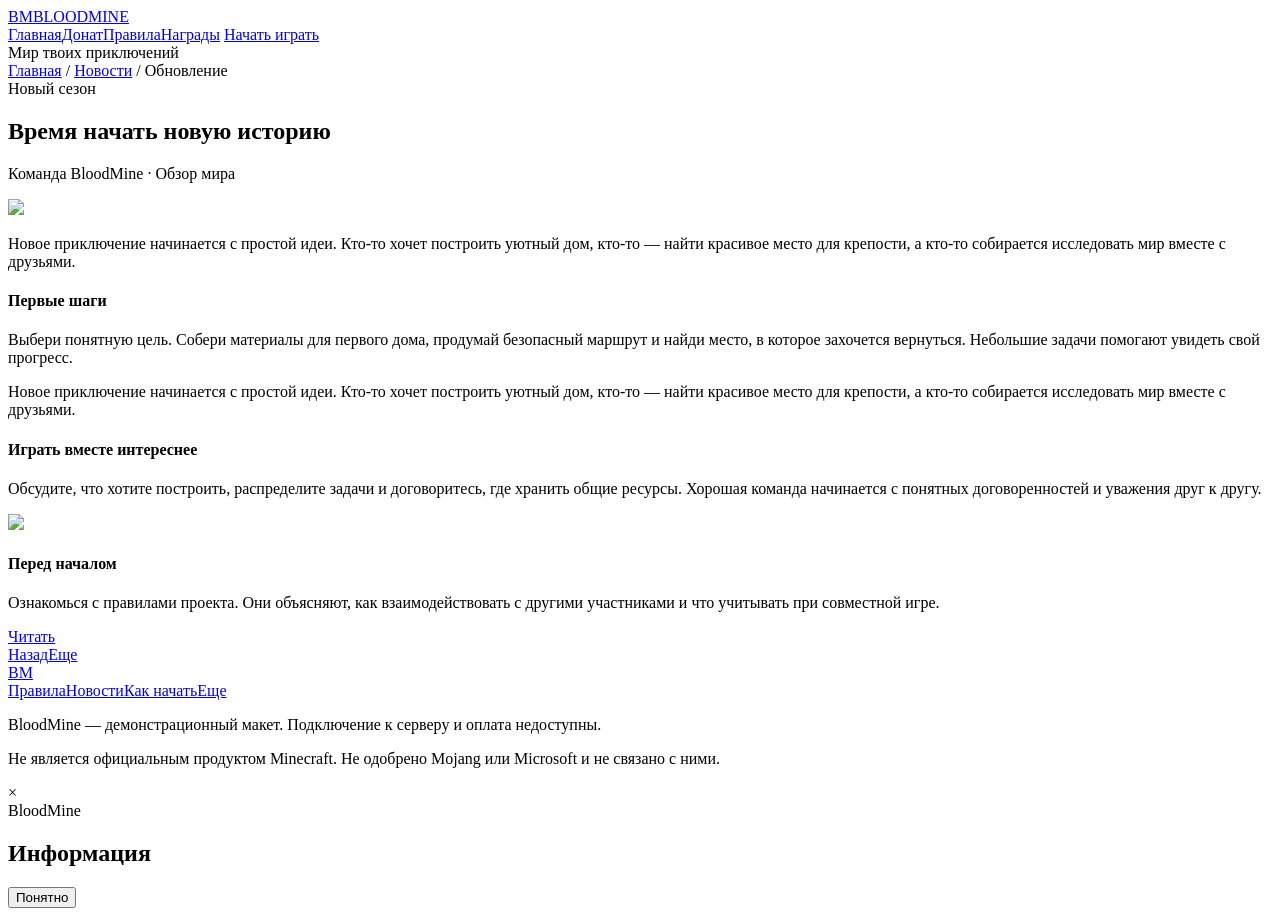
==== article.html @ adf6ba78 "Исходная версия сайта BloodMine" ====
<!DOCTYPE html>
<html lang="en">
<head>
  <meta charset="UTF-8">
  <title>Главная</title>
  <meta name="description" content="Лучший Minecraft сервер. Minecraft сервер, играть Minecraft, сервер Minecraft, лучший сервер.">
  <meta name="keywords" content="minecraft, сервер, сервер майнкрафт, майнкрафт сервер, лучший сервер, донат, minecraft сервер">
  <script src="assets/js/catalog.js"></script>
  <script src="assets/js/widgets.js"></script>
  <link rel="stylesheet" href="assets/css/components.css">
  <link rel="stylesheet" href="assets/css/styles.css">
</head>
<body>
    <div class="header wrap">
      <a class="logo" href="index.html">BM<span>BLOODMINE</span></a>
      <div class="nav">
        <a href="index.html">Главная</a><a href="index.html#shop">Донат</a><a href="rules.html">Правила</a><a href="rewards.html">Награды</a>
        <a class="nav-light" href="how-to-play.html">Начать играть</a>
      </div>
      <div class="header-note">Мир твоих приключений</div>
    </div>
    <div class="wrap article-page"><div class="breadcrumbs"><a href="index.html">Главная</a> / <a href="news.html">Новости</a> / Обновление</div><span class="pill">Новый сезон</span><h2>Время начать новую историю</h2><p class="article-meta">Команда BloodMine · Обзор мира</p><img class="article-cover" src="assets/images/season.png"><div class="article-body"><p>Новое приключение начинается с простой идеи. Кто-то хочет построить уютный дом, кто-то — найти красивое место для крепости, а кто-то собирается исследовать мир вместе с друзьями.</p><h4>Первые шаги</h4><p>Выбери понятную цель. Собери материалы для первого дома, продумай безопасный маршрут и найди место, в которое захочется вернуться. Небольшие задачи помогают увидеть свой прогресс.</p><p>Новое приключение начинается с простой идеи. Кто-то хочет построить уютный дом, кто-то — найти красивое место для крепости, а кто-то собирается исследовать мир вместе с друзьями.</p><h4>Играть вместе интереснее</h4><p>Обсудите, что хотите построить, распределите задачи и договоритесь, где хранить общие ресурсы. Хорошая команда начинается с понятных договоренностей и уважения друг к другу.</p><img src="assets/images/world.png"><h4>Перед началом</h4><p>Ознакомься с правилами проекта. Они объясняют, как взаимодействовать с другими участниками и что учитывать при совместной игре.</p><a class="orange" href="rules.html">Читать</a></div><div class="article-bottom"><a href="news.html">Назад</a><a href="index.html#shop">Еще</a></div></div>
    <div class="footer wrap">
      <a class="logo small-logo" href="index.html">BM</a>
      <div><div class="footer-links"><a href="rules.html">Правила</a><a href="news.html">Новости</a><a href="how-to-play.html">Как начать</a><a href="archive.html">Еще</a></div>
      <p>BloodMine — демонстрационный макет. Подключение к серверу и оплата недоступны.</p>
      <p>Не является официальным продуктом Minecraft. Не одобрено Mojang или Microsoft и не связано с ними.</p></div>
    </div>
    <div class="overlay" id="dialog"><div class="modal"><div class="modal-close" onclick="closeDialog()">×</div><div class="pill">BloodMine</div><h2 id="dialog-title">Информация</h2><p id="dialog-text"></p><button class="orange" onclick="closeDialog()">Понятно</button></div></div>
    <div class="toast" id="toast"></div>
    <script src="assets/js/app.js"></script><script src="assets/js/effects.js"></script>
</body>
</html>
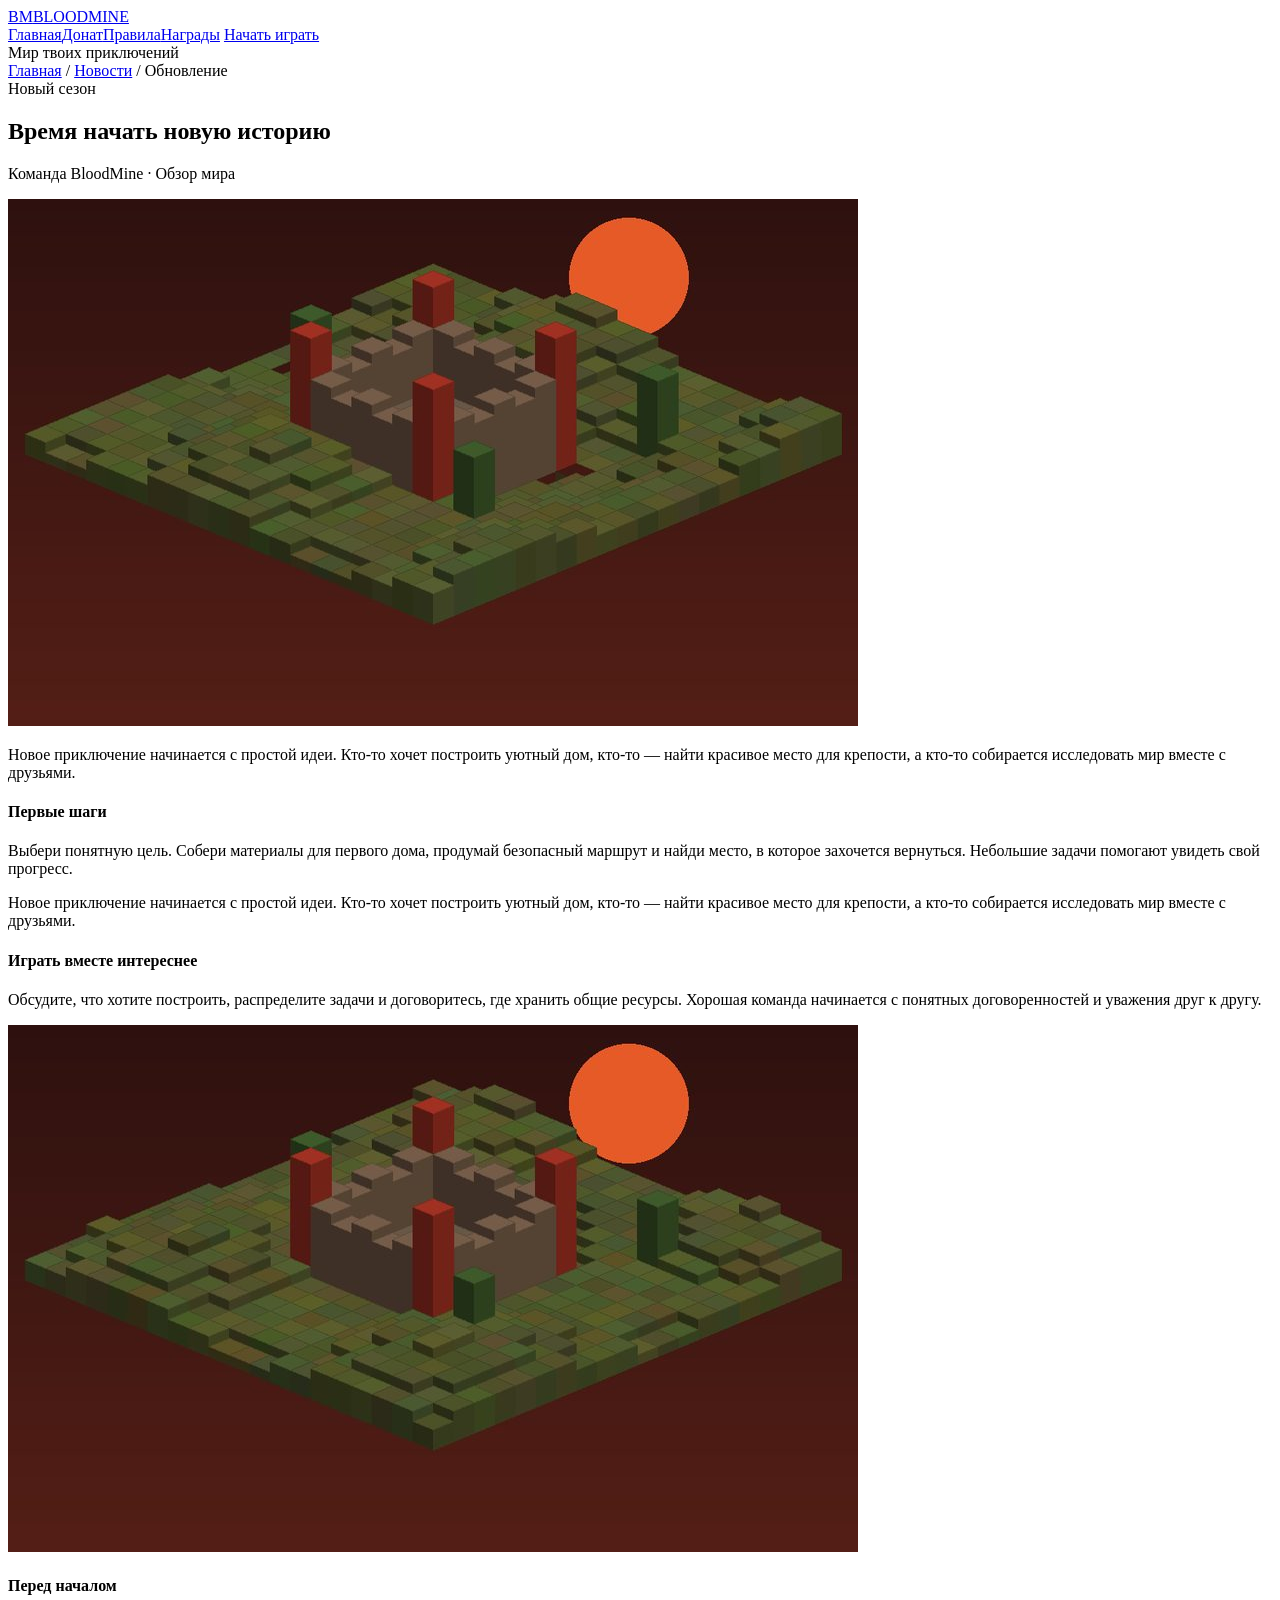
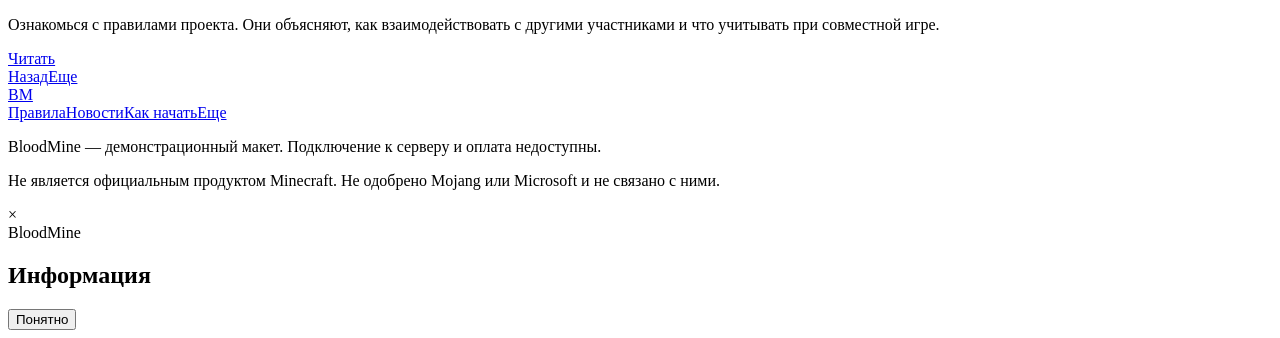
==== commit cdbe91f6: "Изображения сжаты и подключены: 6 PNG → WebP/JPEG под размеры отображения (−8,2 МБ, −98,2%)" ====
--- a/article.html
+++ b/article.html
@@ -5,9 +5,6 @@
   <title>Главная</title>
   <meta name="description" content="Лучший Minecraft сервер. Minecraft сервер, играть Minecraft, сервер Minecraft, лучший сервер.">
   <meta name="keywords" content="minecraft, сервер, сервер майнкрафт, майнкрафт сервер, лучший сервер, донат, minecraft сервер">
-  <script src="assets/js/catalog.js"></script>
-  <script src="assets/js/widgets.js"></script>
-  <link rel="stylesheet" href="assets/css/components.css">
   <link rel="stylesheet" href="assets/css/styles.css">
 </head>
 <body>
@@ -19,7 +16,7 @@
       </div>
       <div class="header-note">Мир твоих приключений</div>
     </div>
-    <div class="wrap article-page"><div class="breadcrumbs"><a href="index.html">Главная</a> / <a href="news.html">Новости</a> / Обновление</div><span class="pill">Новый сезон</span><h2>Время начать новую историю</h2><p class="article-meta">Команда BloodMine · Обзор мира</p><img class="article-cover" src="assets/images/season.png"><div class="article-body"><p>Новое приключение начинается с простой идеи. Кто-то хочет построить уютный дом, кто-то — найти красивое место для крепости, а кто-то собирается исследовать мир вместе с друзьями.</p><h4>Первые шаги</h4><p>Выбери понятную цель. Собери материалы для первого дома, продумай безопасный маршрут и найди место, в которое захочется вернуться. Небольшие задачи помогают увидеть свой прогресс.</p><p>Новое приключение начинается с простой идеи. Кто-то хочет построить уютный дом, кто-то — найти красивое место для крепости, а кто-то собирается исследовать мир вместе с друзьями.</p><h4>Играть вместе интереснее</h4><p>Обсудите, что хотите построить, распределите задачи и договоритесь, где хранить общие ресурсы. Хорошая команда начинается с понятных договоренностей и уважения друг к другу.</p><img src="assets/images/world.png"><h4>Перед началом</h4><p>Ознакомься с правилами проекта. Они объясняют, как взаимодействовать с другими участниками и что учитывать при совместной игре.</p><a class="orange" href="rules.html">Читать</a></div><div class="article-bottom"><a href="news.html">Назад</a><a href="index.html#shop">Еще</a></div></div>
+    <div class="wrap article-page"><div class="breadcrumbs"><a href="index.html">Главная</a> / <a href="news.html">Новости</a> / Обновление</div><span class="pill">Новый сезон</span><h2>Время начать новую историю</h2><p class="article-meta">Команда BloodMine · Обзор мира</p><img class="article-cover" src="assets/images/season.jpg" width="850" height="527"><div class="article-body"><p>Новое приключение начинается с простой идеи. Кто-то хочет построить уютный дом, кто-то — найти красивое место для крепости, а кто-то собирается исследовать мир вместе с друзьями.</p><h4>Первые шаги</h4><p>Выбери понятную цель. Собери материалы для первого дома, продумай безопасный маршрут и найди место, в которое захочется вернуться. Небольшие задачи помогают увидеть свой прогресс.</p><p>Новое приключение начинается с простой идеи. Кто-то хочет построить уютный дом, кто-то — найти красивое место для крепости, а кто-то собирается исследовать мир вместе с друзьями.</p><h4>Играть вместе интереснее</h4><p>Обсудите, что хотите построить, распределите задачи и договоритесь, где хранить общие ресурсы. Хорошая команда начинается с понятных договоренностей и уважения друг к другу.</p><img src="assets/images/world.jpg" width="850" height="527"><h4>Перед началом</h4><p>Ознакомься с правилами проекта. Они объясняют, как взаимодействовать с другими участниками и что учитывать при совместной игре.</p><a class="orange" href="rules.html">Читать</a></div><div class="article-bottom"><a href="news.html">Назад</a><a href="index.html#shop">Еще</a></div></div>
     <div class="footer wrap">
       <a class="logo small-logo" href="index.html">BM</a>
       <div><div class="footer-links"><a href="rules.html">Правила</a><a href="news.html">Новости</a><a href="how-to-play.html">Как начать</a><a href="archive.html">Еще</a></div>
@@ -28,6 +25,6 @@
     </div>
     <div class="overlay" id="dialog"><div class="modal"><div class="modal-close" onclick="closeDialog()">×</div><div class="pill">BloodMine</div><h2 id="dialog-title">Информация</h2><p id="dialog-text"></p><button class="orange" onclick="closeDialog()">Понятно</button></div></div>
     <div class="toast" id="toast"></div>
-    <script src="assets/js/app.js"></script><script src="assets/js/effects.js"></script>
+    <script src="assets/js/app.js" defer></script>
 </body>
 </html>
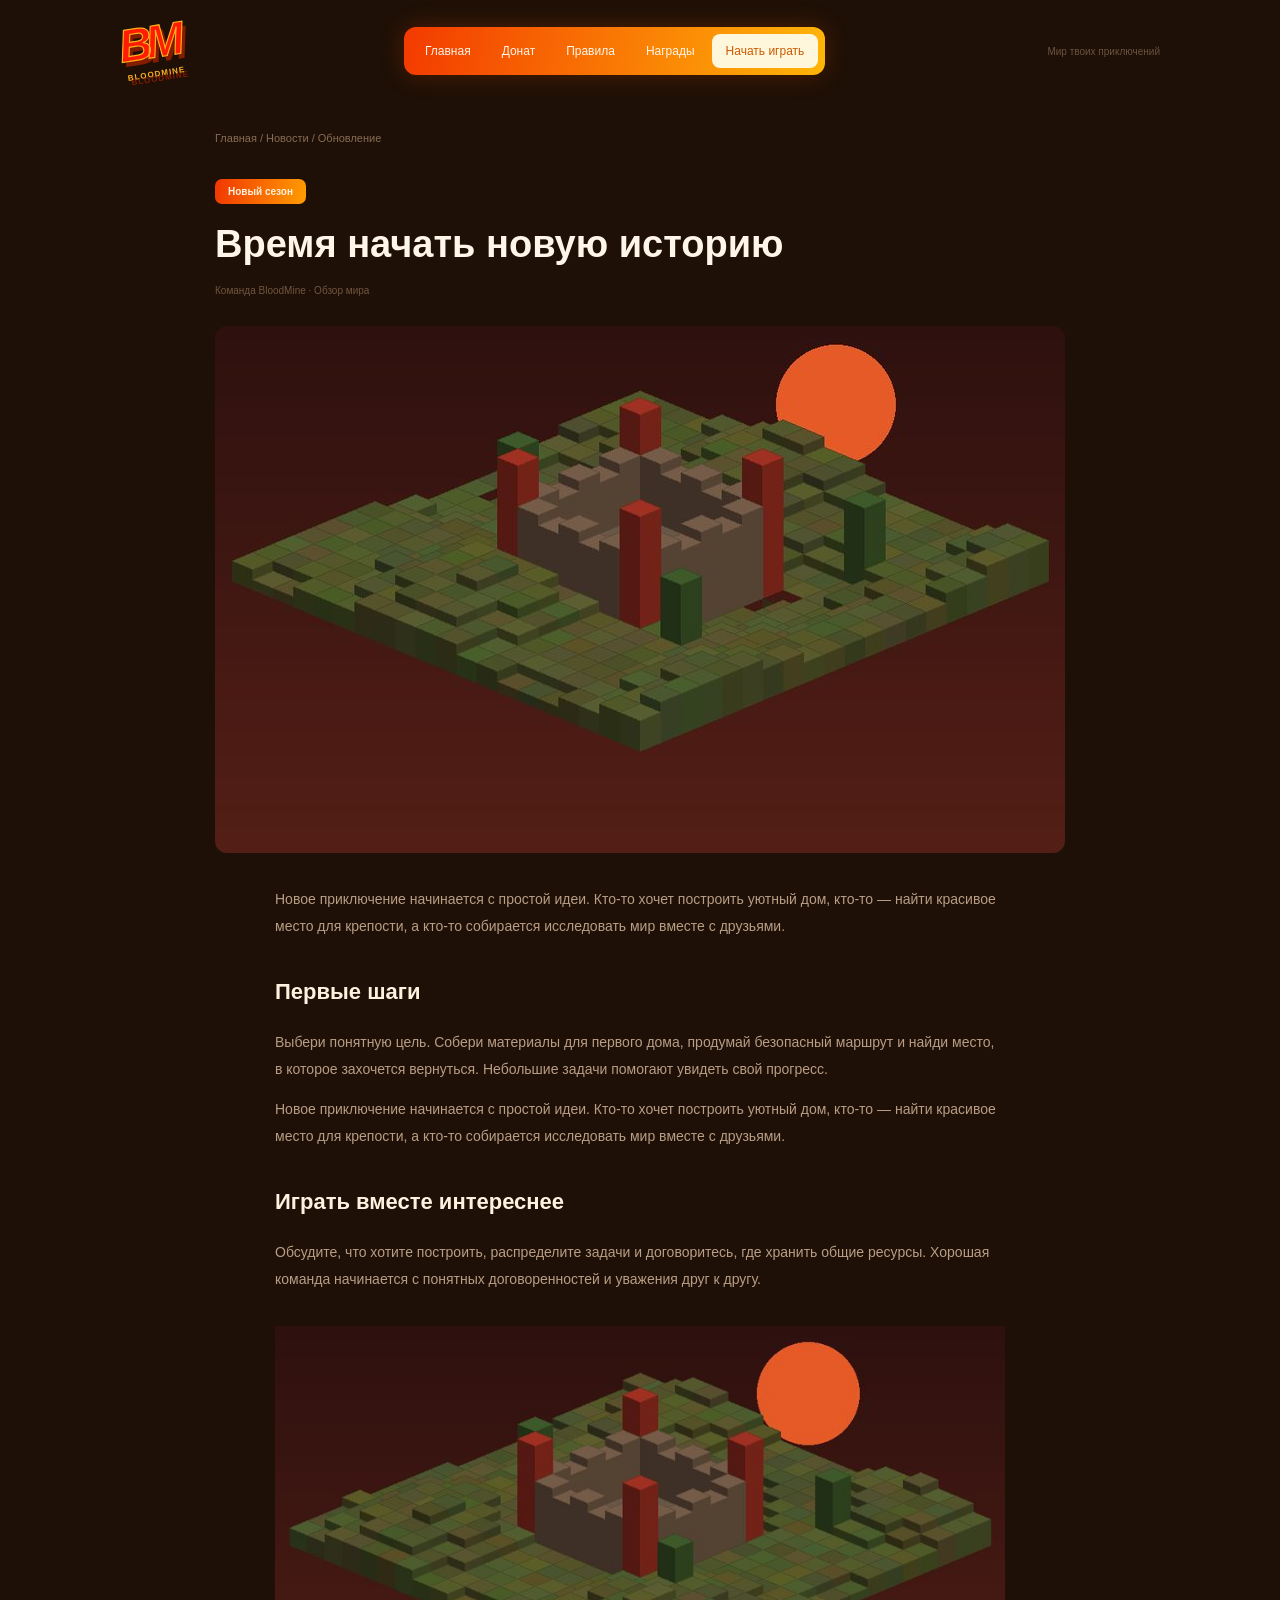
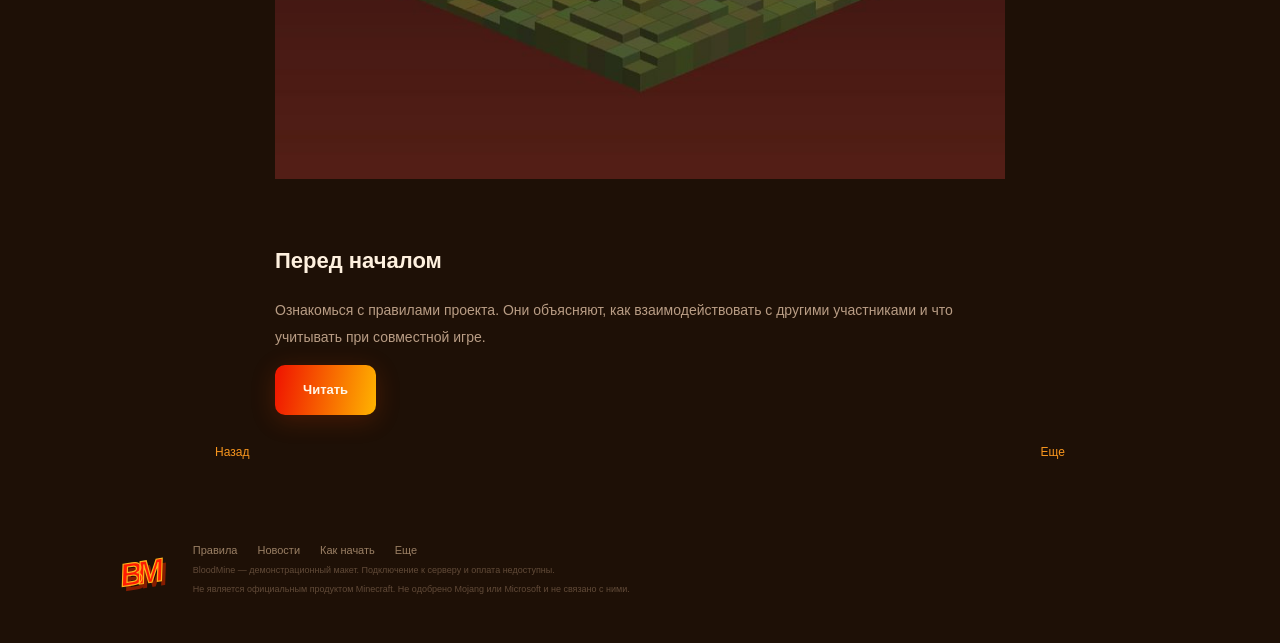
==== commit 0ae1b431: "Адаптивная вёрстка 390/768/1280 и доступность: клавиатура, видимый фокус, Escape и возврат фокуса в " ====
--- a/article.html
+++ b/article.html
@@ -2,6 +2,7 @@
 <html lang="en">
 <head>
   <meta charset="UTF-8">
+  <meta name="viewport" content="width=device-width, initial-scale=1">
   <title>Главная</title>
   <meta name="description" content="Лучший Minecraft сервер. Minecraft сервер, играть Minecraft, сервер Minecraft, лучший сервер.">
   <meta name="keywords" content="minecraft, сервер, сервер майнкрафт, майнкрафт сервер, лучший сервер, донат, minecraft сервер">
@@ -10,10 +11,10 @@
 <body>
     <div class="header wrap">
       <a class="logo" href="index.html">BM<span>BLOODMINE</span></a>
-      <div class="nav">
+      <nav class="nav" aria-label="Основное меню">
         <a href="index.html">Главная</a><a href="index.html#shop">Донат</a><a href="rules.html">Правила</a><a href="rewards.html">Награды</a>
         <a class="nav-light" href="how-to-play.html">Начать играть</a>
-      </div>
+      </nav>
       <div class="header-note">Мир твоих приключений</div>
     </div>
     <div class="wrap article-page"><div class="breadcrumbs"><a href="index.html">Главная</a> / <a href="news.html">Новости</a> / Обновление</div><span class="pill">Новый сезон</span><h2>Время начать новую историю</h2><p class="article-meta">Команда BloodMine · Обзор мира</p><img class="article-cover" src="assets/images/season.jpg" width="850" height="527"><div class="article-body"><p>Новое приключение начинается с простой идеи. Кто-то хочет построить уютный дом, кто-то — найти красивое место для крепости, а кто-то собирается исследовать мир вместе с друзьями.</p><h4>Первые шаги</h4><p>Выбери понятную цель. Собери материалы для первого дома, продумай безопасный маршрут и найди место, в которое захочется вернуться. Небольшие задачи помогают увидеть свой прогресс.</p><p>Новое приключение начинается с простой идеи. Кто-то хочет построить уютный дом, кто-то — найти красивое место для крепости, а кто-то собирается исследовать мир вместе с друзьями.</p><h4>Играть вместе интереснее</h4><p>Обсудите, что хотите построить, распределите задачи и договоритесь, где хранить общие ресурсы. Хорошая команда начинается с понятных договоренностей и уважения друг к другу.</p><img src="assets/images/world.jpg" width="850" height="527"><h4>Перед началом</h4><p>Ознакомься с правилами проекта. Они объясняют, как взаимодействовать с другими участниками и что учитывать при совместной игре.</p><a class="orange" href="rules.html">Читать</a></div><div class="article-bottom"><a href="news.html">Назад</a><a href="index.html#shop">Еще</a></div></div>
@@ -23,7 +24,7 @@
       <p>BloodMine — демонстрационный макет. Подключение к серверу и оплата недоступны.</p>
       <p>Не является официальным продуктом Minecraft. Не одобрено Mojang или Microsoft и не связано с ними.</p></div>
     </div>
-    <div class="overlay" id="dialog"><div class="modal"><div class="modal-close" onclick="closeDialog()">×</div><div class="pill">BloodMine</div><h2 id="dialog-title">Информация</h2><p id="dialog-text"></p><button class="orange" onclick="closeDialog()">Понятно</button></div></div>
+    <div class="overlay" id="dialog" role="dialog" aria-modal="true" aria-labelledby="dialog-title"><div class="modal"><button type="button" class="modal-close" aria-label="Закрыть окно" onclick="closeDialog()">×</button><div class="pill">BloodMine</div><h2 id="dialog-title">Информация</h2><p id="dialog-text"></p><button class="orange" onclick="closeDialog()">Понятно</button></div></div>
     <div class="toast" id="toast"></div>
     <script src="assets/js/app.js" defer></script>
 </body>
--- a/assets/css/styles.css
+++ b/assets/css/styles.css
@@ -0,0 +1,1038 @@
+* {
+    box-sizing: border-box;
+}
+
+html {
+    scroll-behavior: smooth;
+}
+
+body {
+    margin: 0;
+    color: #fff5e8;
+    background: #1e1006;
+    font-family: "Trebuchet MS", Arial, sans-serif;
+    font-size: 14px;
+}
+
+img {
+    max-width: 100%;
+    height: auto;
+}
+
+a {
+    color: inherit;
+    text-decoration: none;
+}
+
+button {
+    font-family: inherit;
+    cursor: pointer;
+    border: 0;
+    color: white;
+    background: transparent;
+}
+
+.wrap {
+    width: 100%;
+    max-width: 1040px;
+    margin: 0 auto;
+}
+
+.header {
+    height: 102px;
+    display: flex;
+    align-items: center;
+    justify-content: space-between;
+}
+
+.logo {
+    display: inline-block;
+    color: #ff1b04;
+    font-family: Impact, "Arial Black", sans-serif;
+    font-weight: 900;
+    font-style: italic;
+    font-size: 46px;
+    line-height: .8;
+    letter-spacing: -6px;
+    transform: rotate(-9deg);
+    -webkit-text-stroke: 1.2px #ffb11a;
+    text-shadow: 3px 5px #851c00;
+}
+
+.logo span {
+    display: block;
+    font: bold 8px Arial;
+    letter-spacing: 1px;
+    margin: 9px 0 0 4px;
+    -webkit-text-stroke: 0;
+    color: #ffaf22;
+}
+
+.nav {
+    display: flex;
+    gap: 3px;
+    align-items: center;
+    padding: 7px;
+    border-radius: 12px;
+    background: linear-gradient(100deg,#f33a00,#ffb608);
+    box-shadow: 0 0 24px #ff510039;
+}
+
+.nav a {
+    font-size: 12px;
+    padding: 10px 14px;
+    border-radius: 8px;
+}
+
+.nav a:hover {
+    background: #ffffff20;
+}
+
+.nav-light {
+    background: #fff7db;
+    color: #cb5a02;
+}
+
+.header-note {
+    color: #6c523f;
+    font-size: 10px;
+}
+
+.hero {
+    height: 430px;
+    position: relative;
+    display: flex;
+    align-items: center;
+}
+
+.hero-copy {
+    width: 100%;
+    max-width: 500px;
+    position: relative;
+    z-index: 1;
+}
+
+.eyebrow {
+    text-transform: uppercase;
+    color: #d79562;
+    font-size: 10px;
+    letter-spacing: 1.6px;
+}
+
+h1,
+h2 {
+    font-size: 32px;
+    line-height: 1.08;
+    margin: 18px 0;
+    font-weight: 900;
+}
+
+.hero h1,
+.hero h2 {
+    font-size: 40px;
+    letter-spacing: -.8px;
+}
+
+.hero h1 span,
+.hero h2 span {
+    color: #fff7e8;
+}
+
+.hero p {
+    width: 100%;
+    max-width: 390px;
+    font-size: 13px;
+    line-height: 1.6;
+    color: #ae9584;
+}
+
+.hero-players {
+    position: absolute;
+    left: 448px;
+    top: 8px;
+    width: 610px;
+    height: 410px;
+}
+
+.orange {
+    display: inline-block;
+    text-align: center;
+    padding: 13px 28px;
+    background: linear-gradient(100deg,#f01a00 5%,#ffb400 100%);
+    color: #fff7e8;
+    border-radius: 10px;
+    font-size: 13px;
+    font-weight: bold;
+    box-shadow: 0 5px 25px #e9410036;
+}
+
+.orange:hover {
+    filter: brightness(1.1);
+}
+
+.hero-button {
+    width: 100%;
+    max-width: 345px;
+    margin-top: 15px;
+}
+
+.hero-button span {
+    margin-left: 100px;
+}
+
+.section-title {
+    text-align: center;
+    margin: 22px 0 35px;
+}
+
+.pill {
+    display: inline-block;
+    border-radius: 7px;
+    background: linear-gradient(100deg,#f13702,#ff9d00);
+    color: #fff1df;
+    padding: 7px 13px;
+    font-size: 10px;
+    font-weight: bold;
+}
+
+.section-title h2 {
+    margin: 14px 0 10px;
+    font-size: 30px;
+}
+
+.section-title p {
+    color: #8a6f5a;
+    font-size: 11px;
+}
+
+.shop-section {
+    padding-top: 8px;
+}
+
+.store {
+    width: 100%;
+    max-width: 918px;
+    margin: auto;
+    padding: 18px;
+    border-radius: 20px;
+    background: #180c04;
+    box-shadow: 0 15px 30px #00000035;
+}
+
+.tabs {
+    display: flex;
+    gap: 7px;
+    margin: 0 0 20px 187px;
+}
+
+.tab {
+    padding: 8px 14px;
+    font-size: 13px;
+    cursor: pointer;
+    color: #8a7464;
+    border-radius: 7px;
+    background: transparent;
+    border: 0;
+    font-family: inherit;
+}
+
+.tab.active {
+    background: linear-gradient(100deg,#f52300,#ff8900);
+    color: #fff;
+}
+
+.store-body {
+    display: flex;
+    gap: 15px;
+}
+
+.store-preview {
+    width: 170px;
+    text-align: center;
+    background: #120a04;
+    border-radius: 12px;
+    overflow: hidden;
+}
+
+h3,
+h4 {
+    margin: 16px 0;
+    font-size: 17px;
+}
+
+.store-preview h3,
+.store-preview h4 {
+    font-size: 15px;
+}
+
+.store-preview img {
+    width: 100%;
+    max-width: 175px;
+    height: auto;
+    margin-left: -4px;
+}
+
+.product-column {
+    width: 258px;
+}
+
+.column-heading {
+    background: linear-gradient(100deg,#f52b00,#ff9000);
+    padding: 10px;
+    border-radius: 8px;
+    text-align: center;
+    font-size: 12px;
+    font-weight: bold;
+    margin-bottom: 10px;
+}
+
+.column-heading.secondary {
+    background: #2b170b;
+}
+
+.product-row {
+    display: flex;
+    justify-content: space-between;
+    padding: 10px 12px;
+    margin: 5px 0;
+    background: #2b190d;
+    border-radius: 6px;
+    font-size: 12px;
+    cursor: pointer;
+    width: 100%;
+    border: 0;
+    font-family: inherit;
+    color: inherit;
+    text-align: left;
+}
+
+.product-row.chosen {
+    background: #6a3f22;
+}
+
+.product-row:hover {
+    background: #77401b;
+}
+
+.product-price {
+    color: #baa28b;
+    font-size: 11px;
+}
+
+.description-column {
+    width: 398px;
+    padding: 0 5px 18px 4px;
+    background: #210f05;
+    border-radius: 10px;
+}
+
+.description-column h3,
+.description-column h4 {
+    margin: 25px 20px 12px;
+    font-size: 17px;
+}
+
+.description-column ul {
+    padding: 0 22px 0 38px;
+    color: #b8a28d;
+    font-size: 12px;
+    line-height: 2;
+    min-height: 125px;
+}
+
+.description-column li span {
+    color: #ff9e0b;
+}
+
+.term-label {
+    font-size: 10px;
+    color: #775e4b;
+    margin: 15px 20px 8px;
+}
+
+.terms {
+    display: flex;
+    gap: 10px;
+    font-size: 10px;
+    margin: 0 20px 17px;
+    color: #826953;
+}
+
+.terms .term {
+    padding: 7px 10px;
+    border-radius: 5px;
+    cursor: pointer;
+    background: transparent;
+    border: 0;
+    color: inherit;
+    font-family: inherit;
+    font-size: 10px;
+}
+
+.terms .term.selected {
+    background: #ef780a;
+    color: #fff;
+}
+
+.description-column .orange {
+    display: block;
+    margin: 0 20px;
+    width: 350px;
+    max-width: calc(100% - 40px);
+}
+
+.fineprint {
+    color: #5c402c;
+    font-size: 9px;
+    text-align: center;
+    margin: 12px 0 0;
+}
+
+.news-section {
+    padding-top: 70px;
+}
+
+.news-grid {
+    display: grid;
+    grid-template-columns: repeat(3,1fr);
+    gap: 20px;
+    margin-top: 38px;
+}
+
+.news-card {
+    background: #28160c;
+    border-radius: 12px;
+    overflow: hidden;
+}
+
+.news-card img {
+    width: 100%;
+    display: block;
+}
+
+.news-copy {
+    padding: 20px;
+}
+
+.news-copy h3,
+.news-copy h4 {
+    font-size: 18px;
+}
+
+.news-copy p {
+    color: #9c8270;
+    font-size: 12px;
+    line-height: 1.7;
+}
+
+.news-copy a,.text-link {
+    display: inline-block;
+    font-size: 12px;
+    color: #ff920d;
+    margin-top: 10px;
+}
+
+.text-link {
+    display: block;
+    width: max-content;
+    margin: 28px auto;
+}
+
+.about {
+    margin-top: 65px;
+    padding: 25px 30px;
+    background: #241207;
+    border-radius: 14px;
+}
+
+.about p {
+    color: #765c46;
+    font-size: 11px;
+    line-height: 1.7;
+}
+
+.about a {
+    color: #e68d22;
+    font-size: 11px;
+}
+
+.footer {
+    display: flex;
+    gap: 35px;
+    padding: 55px 0 40px;
+    align-items: center;
+}
+
+.small-logo {
+    font-size: 32px;
+}
+
+.footer-links {
+    display: flex;
+    gap: 20px;
+    font-size: 11px;
+    color: #9a7f64;
+}
+
+.footer p {
+    color: #614a38;
+    font-size: 9px;
+    margin: 9px 0;
+}
+
+.inner-page {
+    padding: 15px 50px 55px;
+    min-height: 760px;
+}
+
+.inner-page .section-title {
+    margin-bottom: 45px;
+}
+
+.rules-intro {
+    color: #a58b76;
+    font-size: 12px;
+    margin: auto auto 25px;
+    width: 100%;
+    max-width: 800px;
+    line-height: 1.8;
+}
+
+.rules-list {
+    width: 100%;
+    max-width: 800px;
+    margin: auto;
+}
+
+.rule {
+    margin: 10px 0;
+    border-radius: 8px;
+    overflow: hidden;
+    background: #2c190d;
+}
+
+.rule-heading {
+    display: flex;
+    justify-content: space-between;
+    padding: 18px 22px;
+    font-size: 13px;
+    cursor: pointer;
+    width: 100%;
+    background: transparent;
+    border: 0;
+    color: inherit;
+    font-family: inherit;
+    text-align: left;
+}
+
+.rule-heading b {
+    color: #ff8b0b;
+    font-size: 18px;
+}
+
+.rule-content {
+    display: none;
+    padding: 8px 22px 25px;
+    font-size: 12px;
+    color: #aa8b74;
+    line-height: 1.9;
+}
+
+.rule.open .rule-content {
+    display: block;
+}
+
+.bottom-help {
+    width: 100%;
+    max-width: 800px;
+    margin: 45px auto;
+    padding: 25px;
+    background: #261407;
+    border-radius: 12px;
+}
+
+.bottom-help p {
+    font-size: 12px;
+    color: #a58b76;
+}
+
+.bottom-help .orange {
+    margin-top: 12px;
+}
+
+.rewards-grid {
+    display: grid;
+    grid-template-columns: repeat(3,1fr);
+    gap: 18px;
+}
+
+.reward-card {
+    padding: 22px;
+    text-align: center;
+    border-radius: 12px;
+    background: linear-gradient(145deg,#d75519,#f29339);
+    position: relative;
+}
+
+.reward-number {
+    position: absolute;
+    top: 18px;
+    left: 18px;
+    font-size: 11px;
+    color: #ffd3a3;
+}
+
+.reward-card img {
+    display: block;
+    width: 100%;
+    max-width: 160px;
+    margin: auto;
+}
+
+.reward-card h3,
+.reward-card h4 {
+    margin: 3px 0 10px;
+}
+
+.reward-card p {
+    font-size: 11px;
+    color: #6d3219;
+    min-height: 30px;
+}
+
+.reward-card .orange {
+    width: 100%;
+    padding: 10px;
+}
+
+.reward-banner {
+    display: flex;
+    gap: 35px;
+    padding: 20px 65px;
+    margin-top: 45px;
+    background: #2b170b;
+    border-radius: 15px;
+    align-items: center;
+}
+
+.reward-banner img {
+    width: 100%;
+    max-width: 140px;
+}
+
+.reward-banner p {
+    color: #9f816c;
+    font-size: 12px;
+}
+
+.reward-banner a {
+    color: #f99922;
+    font-size: 12px;
+}
+
+.guide-layout {
+    display: flex;
+    gap: 50px;
+}
+
+.guide-steps {
+    width: 100%;
+    max-width: 600px;
+}
+
+.guide-step {
+    margin-bottom: 16px;
+    padding: 20px 25px;
+    background: #2b180c;
+    border-radius: 12px;
+}
+
+.guide-step>span {
+    color: #ff8908;
+    font-size: 11px;
+}
+
+.guide-step h3,
+.guide-step h4 {
+    margin: 10px 0;
+}
+
+.guide-step p {
+    font-size: 12px;
+    color: #a88c76;
+    line-height: 1.8;
+}
+
+.guide-step a {
+    color: #ff9517;
+    font-size: 12px;
+}
+
+.guide-player {
+    width: 100%;
+    max-width: 250px;
+    height: auto;
+    margin-top: 35px;
+}
+
+.guide-note {
+    padding: 25px;
+    background: #2d180a;
+    border-radius: 12px;
+    margin: 30px 0;
+}
+
+.guide-note p {
+    color: #ba9c81;
+    font-size: 12px;
+    line-height: 1.8;
+}
+
+.guide-note .orange {
+    margin-top: 12px;
+}
+
+.faq {
+    margin-top: 45px;
+}
+
+.news-wide {
+    margin-top: 40px;
+    display: flex;
+    align-items: center;
+    gap: 40px;
+    background: #291509;
+    padding: 15px 35px;
+    border-radius: 16px;
+}
+
+.news-wide img {
+    max-width: 100%;
+}
+
+.news-wide p {
+    color: #a88b72;
+    font-size: 12px;
+    line-height: 1.8;
+}
+
+.news-wide a {
+    color: #ff9823;
+    font-size: 12px;
+}
+
+.article-page {
+    width: 100%;
+    max-width: 850px;
+    padding: 30px 0;
+}
+
+.breadcrumbs {
+    color: #886c54;
+    font-size: 11px;
+    margin: 0 0 35px;
+}
+
+.article-page h1,
+.article-page h2 {
+    font-size: 38px;
+    margin: 20px 0;
+}
+
+.article-meta {
+    color: #71553f;
+    font-size: 10px;
+}
+
+.article-cover {
+    width: 100%;
+    max-width: 850px;
+    border-radius: 12px;
+    margin-top: 20px;
+}
+
+.article-body {
+    width: 100%;
+    max-width: 730px;
+    margin: 30px auto;
+    font-size: 14px;
+    line-height: 1.9;
+    color: #b99d85;
+}
+
+.article-body h3,
+.article-body h4 {
+    color: #fff1df;
+    font-size: 22px;
+    margin-top: 32px;
+}
+
+.article-body img {
+    width: 100%;
+    max-width: 730px;
+    margin: 20px 0;
+}
+
+.article-bottom {
+    display: flex;
+    justify-content: space-between;
+    color: #f8961e;
+    font-size: 12px;
+}
+
+.overlay {
+    position: fixed;
+    inset: 0;
+    background: #000b;
+    z-index: 30;
+    display: none;
+    align-items: center;
+    justify-content: center;
+    padding: 20px;
+}
+
+.overlay.visible {
+    display: flex;
+}
+
+.modal {
+    width: 100%;
+    max-width: 470px;
+    padding: 40px;
+    border-radius: 15px;
+    background: #2b180c;
+    position: relative;
+    box-shadow: 0 15px 60px #000a;
+}
+
+.modal h2 {
+    font-size: 26px;
+}
+
+.modal p {
+    color: #bba087;
+    font-size: 13px;
+    line-height: 1.8;
+}
+
+.modal-close {
+    position: absolute;
+    right: 20px;
+    top: 15px;
+    cursor: pointer;
+    color: #a78261;
+    font-size: 24px;
+    background: transparent;
+    border: 0;
+    line-height: 1;
+}
+
+.modal .orange {
+    width: 100%;
+    margin-top: 20px;
+}
+
+.toast {
+    position: fixed;
+    bottom: 25px;
+    left: 50%;
+    transform: translateX(-50%);
+    background: #b64a09;
+    padding: 14px 30px;
+    border-radius: 8px;
+    display: none;
+}
+
+.hero-players img {
+    position: absolute;
+    width: auto;
+}
+
+.hero-back {
+    left: -5px;
+    top: 55px;
+    height: 340px;
+}
+
+.hero-front {
+    left: 285px;
+    top: 0;
+    height: 400px;
+}
+
+.news-wide>img {
+    width: 100%;
+    max-width: 300px;
+    max-height: 300px;
+    object-fit: contain;
+}
+
+:focus-visible {
+    outline: 2px solid #ff920d;
+    outline-offset: 2px;
+}
+
+@media (max-width: 1024px) {
+    .news-grid,
+    .rewards-grid {
+        grid-template-columns: repeat(2,1fr);
+    }
+}
+
+@media (max-width: 860px) {
+    .wrap {
+        padding: 0 16px;
+    }
+
+    .header {
+        height: auto;
+        flex-direction: column;
+        gap: 12px;
+        padding: 16px 0;
+    }
+
+    .header-note {
+        display: none;
+    }
+
+    .nav {
+        flex-wrap: wrap;
+        justify-content: center;
+    }
+
+    .hero {
+        height: auto;
+        flex-direction: column;
+        padding: 10px 0 0;
+    }
+
+    .hero-copy {
+        max-width: 100%;
+    }
+
+    .hero h1,
+    .hero h2 {
+        font-size: 32px;
+    }
+
+    .hero p {
+        width: auto;
+    }
+
+    .hero-button {
+        width: auto;
+    }
+
+    .hero-players {
+        position: static;
+        width: 100%;
+        height: auto;
+        display: flex;
+        justify-content: center;
+        gap: 10px;
+        margin-top: 20px;
+    }
+
+    .hero-players img {
+        position: static;
+    }
+
+    .hero-back {
+        height: 220px;
+    }
+
+    .hero-front {
+        height: 260px;
+    }
+
+    .store {
+        max-width: 100%;
+    }
+
+    .store-body {
+        flex-direction: column;
+    }
+
+    .store-preview {
+        width: 100%;
+    }
+
+    .product-column,
+    .description-column {
+        width: 100%;
+    }
+
+    .description-column .orange {
+        width: calc(100% - 40px);
+        max-width: none;
+    }
+
+    .tabs {
+        margin: 0 0 16px;
+        flex-wrap: wrap;
+    }
+
+    .news-grid,
+    .rewards-grid {
+        grid-template-columns: 1fr;
+    }
+
+    .guide-layout,
+    .news-wide {
+        flex-direction: column;
+        gap: 20px;
+    }
+
+    .guide-player {
+        margin: 0 auto;
+    }
+
+    .footer {
+        flex-direction: column;
+        gap: 20px;
+        text-align: center;
+    }
+
+    .footer-links {
+        flex-wrap: wrap;
+        justify-content: center;
+    }
+
+    .inner-page {
+        padding: 10px 0 40px;
+    }
+
+    .article-page {
+        padding: 20px 0;
+    }
+
+    .article-page h1,
+    .article-page h2 {
+        font-size: 30px;
+    }
+
+    .article-bottom {
+        flex-direction: column;
+        gap: 10px;
+    }
+
+    .modal {
+        margin: 0;
+    }
+}
+
+@media (max-width: 480px) {
+    .hero h1,
+    .hero h2 {
+        font-size: 28px;
+    }
+
+    .section-title h2 {
+        font-size: 24px;
+    }
+
+    .tab {
+        font-size: 12px;
+        padding: 7px 10px;
+    }
+}
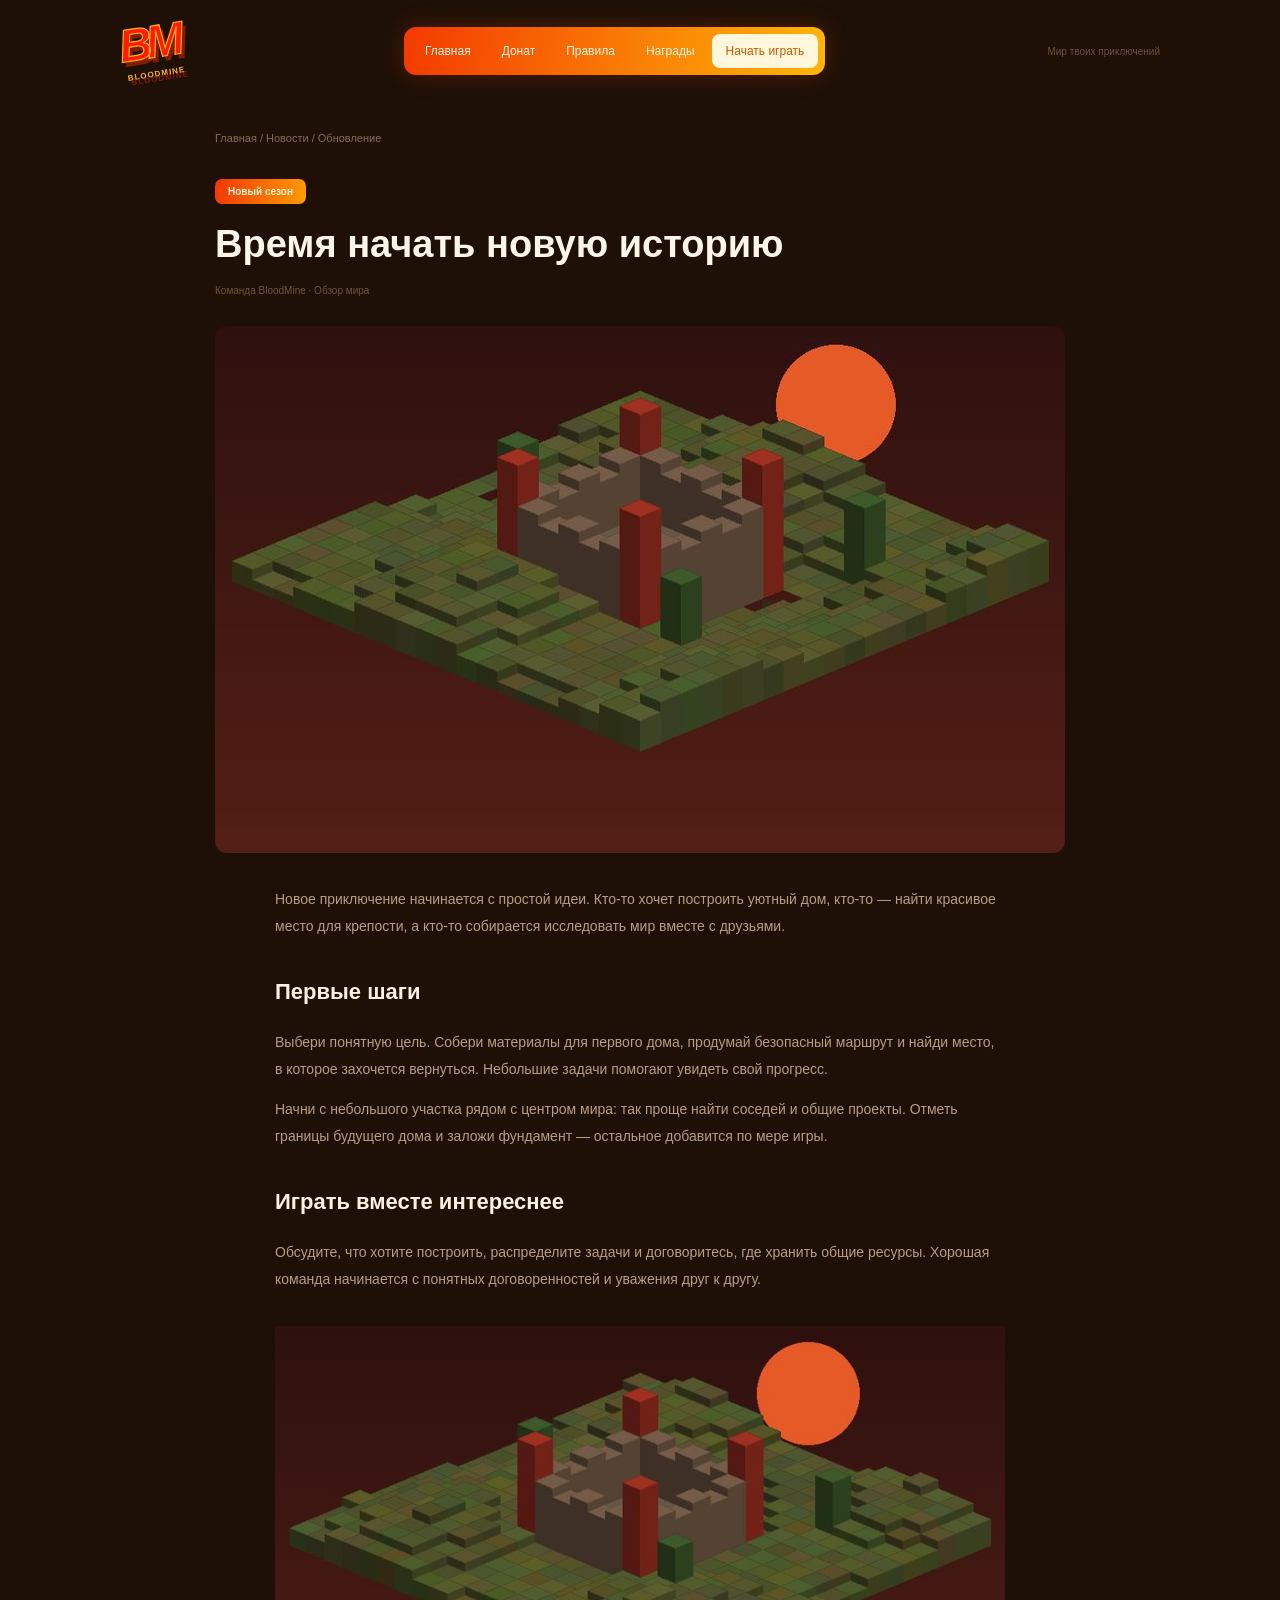
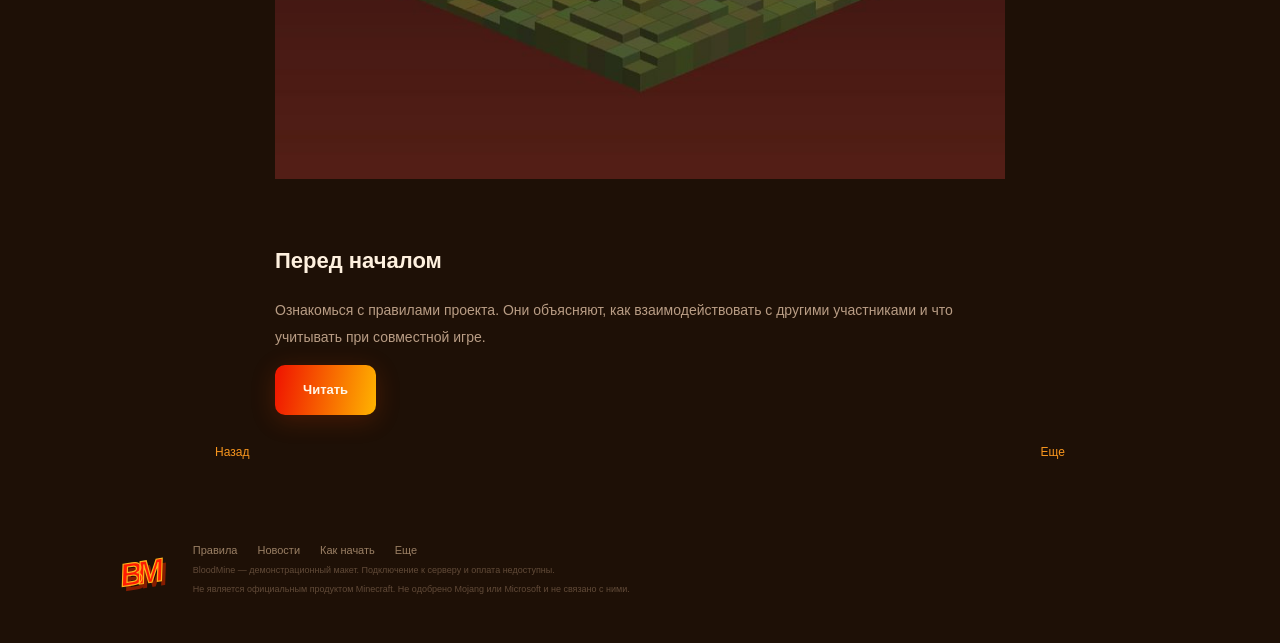
==== commit ea69779d: "SEO и содержание: язык ru, уникальные заголовки и описания, h1, alt, переписаны переспамленные текст" ====
--- a/article.html
+++ b/article.html
@@ -1,11 +1,10 @@
 <!DOCTYPE html>
-<html lang="en">
+<html lang="ru">
 <head>
   <meta charset="UTF-8">
   <meta name="viewport" content="width=device-width, initial-scale=1">
-  <title>Главная</title>
-  <meta name="description" content="Лучший Minecraft сервер. Minecraft сервер, играть Minecraft, сервер Minecraft, лучший сервер.">
-  <meta name="keywords" content="minecraft, сервер, сервер майнкрафт, майнкрафт сервер, лучший сервер, донат, minecraft сервер">
+  <title>Новый сезон: время начать новую историю — BloodMine</title>
+  <meta name="description" content="Обзор нового сезона BloodMine: новый мир, первые постройки и планы сообщества. Что изменилось и с чего начать.">
   <link rel="stylesheet" href="assets/css/styles.css">
 </head>
 <body>
@@ -17,7 +16,7 @@
       </nav>
       <div class="header-note">Мир твоих приключений</div>
     </div>
-    <div class="wrap article-page"><div class="breadcrumbs"><a href="index.html">Главная</a> / <a href="news.html">Новости</a> / Обновление</div><span class="pill">Новый сезон</span><h2>Время начать новую историю</h2><p class="article-meta">Команда BloodMine · Обзор мира</p><img class="article-cover" src="assets/images/season.jpg" width="850" height="527"><div class="article-body"><p>Новое приключение начинается с простой идеи. Кто-то хочет построить уютный дом, кто-то — найти красивое место для крепости, а кто-то собирается исследовать мир вместе с друзьями.</p><h4>Первые шаги</h4><p>Выбери понятную цель. Собери материалы для первого дома, продумай безопасный маршрут и найди место, в которое захочется вернуться. Небольшие задачи помогают увидеть свой прогресс.</p><p>Новое приключение начинается с простой идеи. Кто-то хочет построить уютный дом, кто-то — найти красивое место для крепости, а кто-то собирается исследовать мир вместе с друзьями.</p><h4>Играть вместе интереснее</h4><p>Обсудите, что хотите построить, распределите задачи и договоритесь, где хранить общие ресурсы. Хорошая команда начинается с понятных договоренностей и уважения друг к другу.</p><img src="assets/images/world.jpg" width="850" height="527"><h4>Перед началом</h4><p>Ознакомься с правилами проекта. Они объясняют, как взаимодействовать с другими участниками и что учитывать при совместной игре.</p><a class="orange" href="rules.html">Читать</a></div><div class="article-bottom"><a href="news.html">Назад</a><a href="index.html#shop">Еще</a></div></div>
+    <div class="wrap article-page"><div class="breadcrumbs"><a href="index.html">Главная</a> / <a href="news.html">Новости</a> / Обновление</div><span class="pill">Новый сезон</span><h1>Время начать новую историю</h1><p class="article-meta">Команда BloodMine · Обзор мира</p><img class="article-cover" src="assets/images/season.jpg" width="850" height="527" alt="Обложка обзора нового сезона"><div class="article-body"><p>Новое приключение начинается с простой идеи. Кто-то хочет построить уютный дом, кто-то — найти красивое место для крепости, а кто-то собирается исследовать мир вместе с друзьями.</p><h3>Первые шаги</h3><p>Выбери понятную цель. Собери материалы для первого дома, продумай безопасный маршрут и найди место, в которое захочется вернуться. Небольшие задачи помогают увидеть свой прогресс.</p><p>Начни с небольшого участка рядом с центром мира: так проще найти соседей и общие проекты. Отметь границы будущего дома и заложи фундамент — остальное добавится по мере игры.</p><h3>Играть вместе интереснее</h3><p>Обсудите, что хотите построить, распределите задачи и договоритесь, где хранить общие ресурсы. Хорошая команда начинается с понятных договоренностей и уважения друг к другу.</p><img src="assets/images/world.jpg" width="850" height="527" alt="Постройки в мире BloodMine"><h3>Перед началом</h3><p>Ознакомься с правилами проекта. Они объясняют, как взаимодействовать с другими участниками и что учитывать при совместной игре.</p><a class="orange" href="rules.html">Читать</a></div><div class="article-bottom"><a href="news.html">Назад</a><a href="index.html#shop">Еще</a></div></div>
     <div class="footer wrap">
       <a class="logo small-logo" href="index.html">BM</a>
       <div><div class="footer-links"><a href="rules.html">Правила</a><a href="news.html">Новости</a><a href="how-to-play.html">Как начать</a><a href="archive.html">Еще</a></div>
--- a/assets/css/styles.css
+++ b/assets/css/styles.css
@@ -127,14 +127,12 @@
     font-weight: 900;
 }
 
-.hero h1,
-.hero h2 {
+.hero h1 {
     font-size: 40px;
     letter-spacing: -.8px;
 }
 
-.hero h1 span,
-.hero h2 span {
+.hero h1 span {
     color: #fff7e8;
 }
 
@@ -254,14 +252,12 @@
     overflow: hidden;
 }
 
-h3,
-h4 {
+h3 {
     margin: 16px 0;
     font-size: 17px;
 }
 
-.store-preview h3,
-.store-preview h4 {
+.store-preview h3 {
     font-size: 15px;
 }
 
@@ -326,8 +322,7 @@
     border-radius: 10px;
 }
 
-.description-column h3,
-.description-column h4 {
+.description-column h3 {
     margin: 25px 20px 12px;
     font-size: 17px;
 }
@@ -414,8 +409,7 @@
     padding: 20px;
 }
 
-.news-copy h3,
-.news-copy h4 {
+.news-copy h3 {
     font-size: 18px;
 }
 
@@ -589,8 +583,7 @@
     margin: auto;
 }
 
-.reward-card h3,
-.reward-card h4 {
+.reward-card h3 {
     margin: 3px 0 10px;
 }
 
@@ -652,8 +645,7 @@
     font-size: 11px;
 }
 
-.guide-step h3,
-.guide-step h4 {
+.guide-step h3 {
     margin: 10px 0;
 }
 
@@ -733,8 +725,7 @@
     margin: 0 0 35px;
 }
 
-.article-page h1,
-.article-page h2 {
+.article-page h1 {
     font-size: 38px;
     margin: 20px 0;
 }
@@ -760,8 +751,7 @@
     color: #b99d85;
 }
 
-.article-body h3,
-.article-body h4 {
+.article-body h3 {
     color: #fff1df;
     font-size: 22px;
     margin-top: 32px;
@@ -910,8 +900,7 @@
         max-width: 100%;
     }
 
-    .hero h1,
-    .hero h2 {
+    .hero h1 {
         font-size: 32px;
     }
 
@@ -1006,8 +995,7 @@
         padding: 20px 0;
     }
 
-    .article-page h1,
-    .article-page h2 {
+    .article-page h1 {
         font-size: 30px;
     }
 
@@ -1022,8 +1010,7 @@
 }
 
 @media (max-width: 480px) {
-    .hero h1,
-    .hero h2 {
+    .hero h1 {
         font-size: 28px;
     }
 
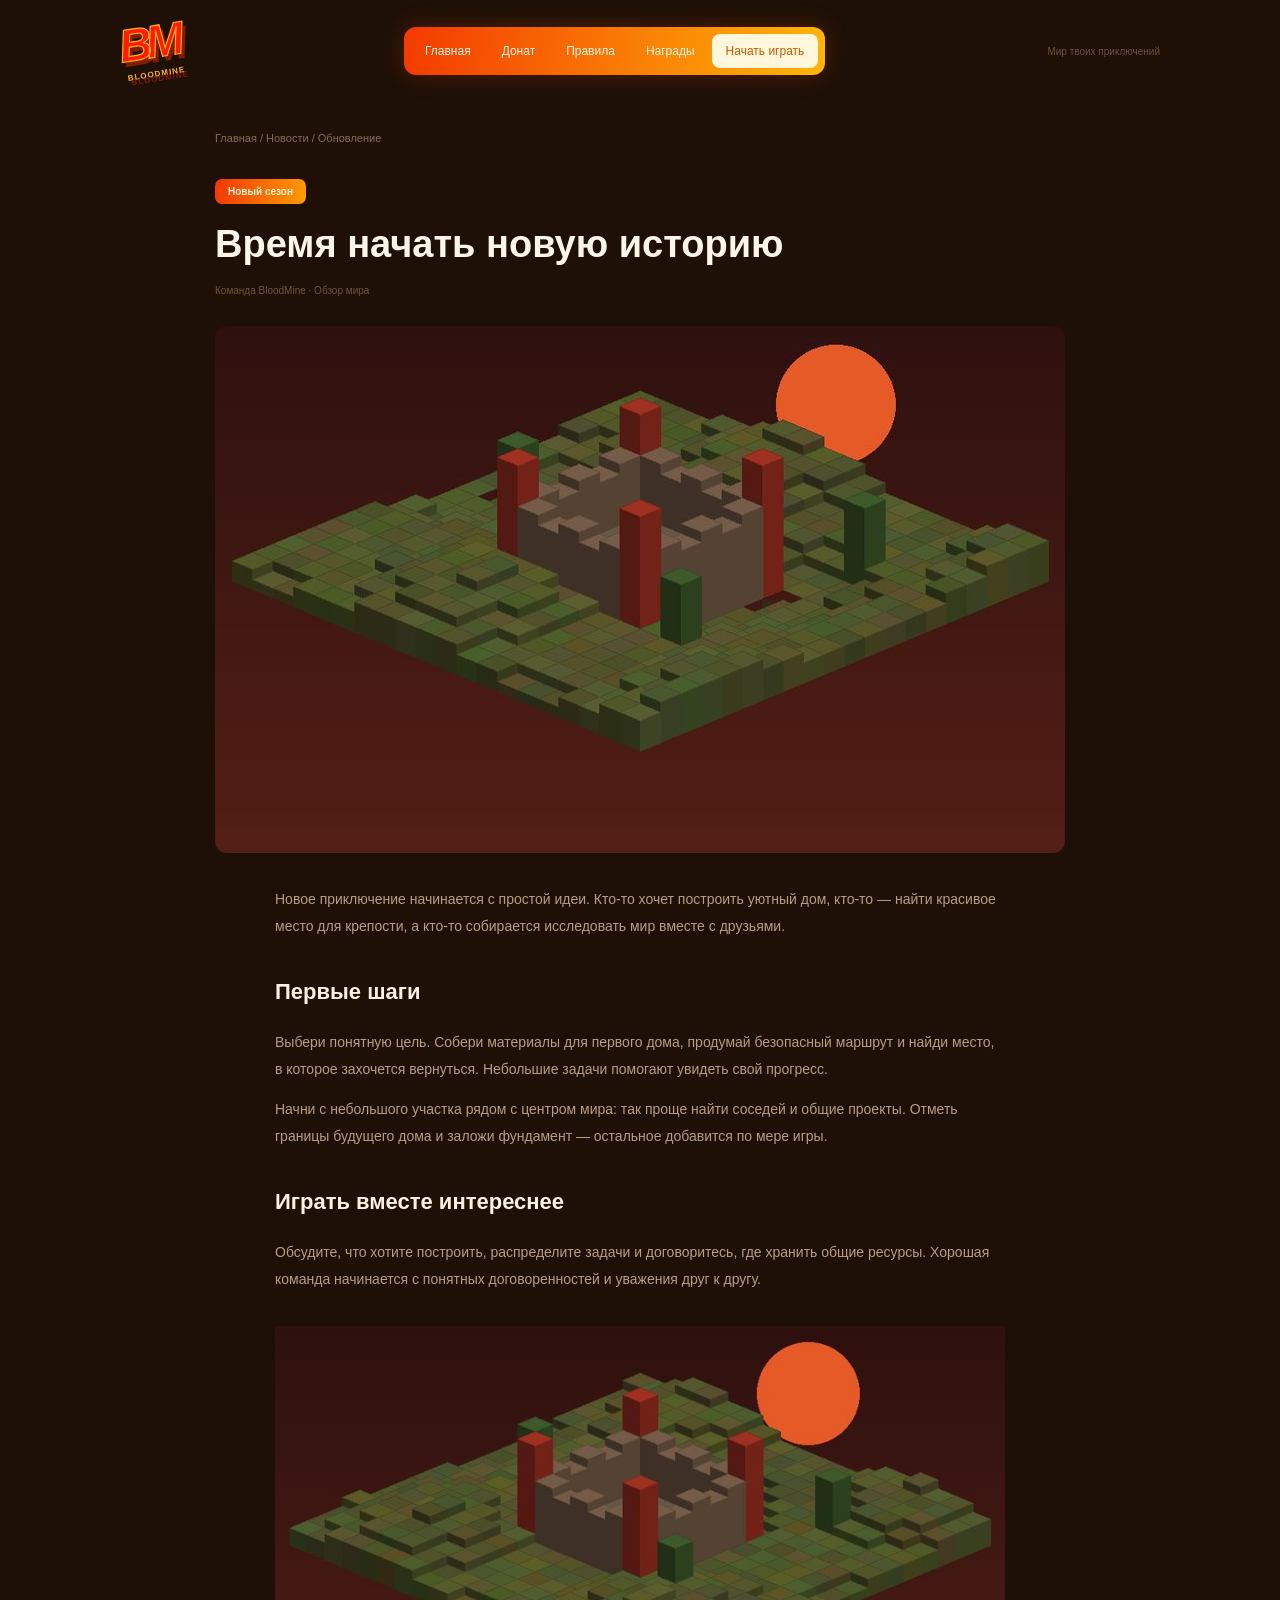
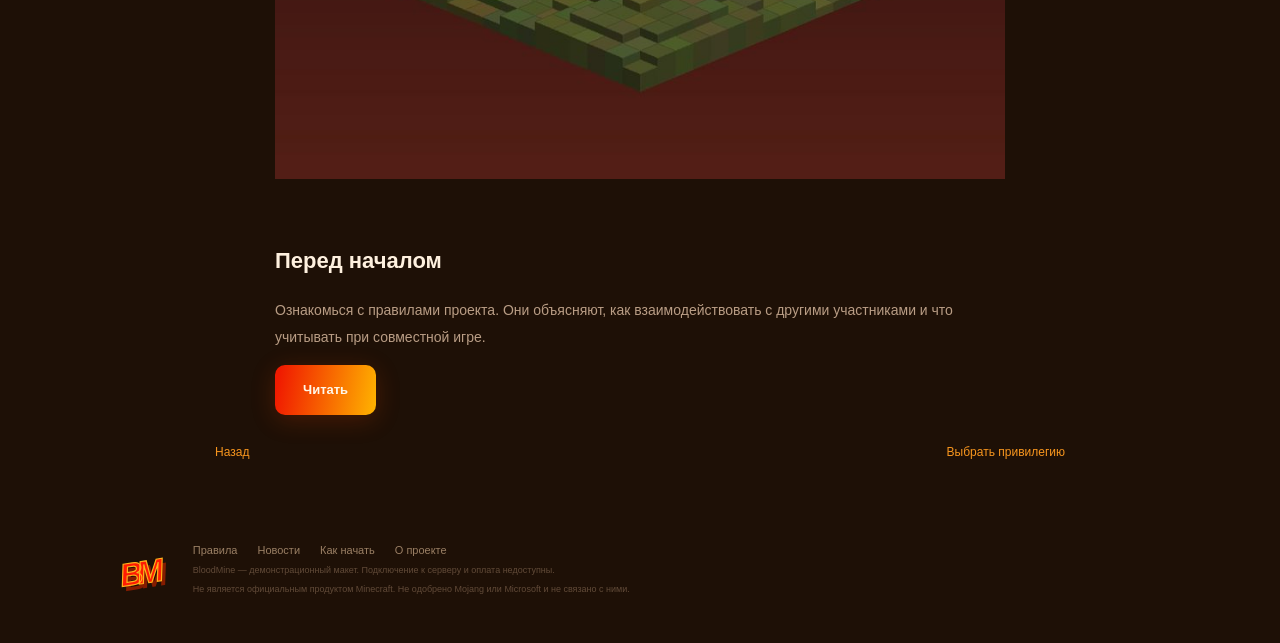
==== commit e1f4684f: "Новые статьи для карточек новостей и исправление битых переходов (archive.html → существующие раздел" ====
--- a/article.html
+++ b/article.html
@@ -16,10 +16,10 @@
       </nav>
       <div class="header-note">Мир твоих приключений</div>
     </div>
-    <div class="wrap article-page"><div class="breadcrumbs"><a href="index.html">Главная</a> / <a href="news.html">Новости</a> / Обновление</div><span class="pill">Новый сезон</span><h1>Время начать новую историю</h1><p class="article-meta">Команда BloodMine · Обзор мира</p><img class="article-cover" src="assets/images/season.jpg" width="850" height="527" alt="Обложка обзора нового сезона"><div class="article-body"><p>Новое приключение начинается с простой идеи. Кто-то хочет построить уютный дом, кто-то — найти красивое место для крепости, а кто-то собирается исследовать мир вместе с друзьями.</p><h3>Первые шаги</h3><p>Выбери понятную цель. Собери материалы для первого дома, продумай безопасный маршрут и найди место, в которое захочется вернуться. Небольшие задачи помогают увидеть свой прогресс.</p><p>Начни с небольшого участка рядом с центром мира: так проще найти соседей и общие проекты. Отметь границы будущего дома и заложи фундамент — остальное добавится по мере игры.</p><h3>Играть вместе интереснее</h3><p>Обсудите, что хотите построить, распределите задачи и договоритесь, где хранить общие ресурсы. Хорошая команда начинается с понятных договоренностей и уважения друг к другу.</p><img src="assets/images/world.jpg" width="850" height="527" alt="Постройки в мире BloodMine"><h3>Перед началом</h3><p>Ознакомься с правилами проекта. Они объясняют, как взаимодействовать с другими участниками и что учитывать при совместной игре.</p><a class="orange" href="rules.html">Читать</a></div><div class="article-bottom"><a href="news.html">Назад</a><a href="index.html#shop">Еще</a></div></div>
+    <div class="wrap article-page"><div class="breadcrumbs"><a href="index.html">Главная</a> / <a href="news.html">Новости</a> / Обновление</div><span class="pill">Новый сезон</span><h1>Время начать новую историю</h1><p class="article-meta">Команда BloodMine · Обзор мира</p><img class="article-cover" src="assets/images/season.jpg" width="850" height="527" alt="Обложка обзора нового сезона"><div class="article-body"><p>Новое приключение начинается с простой идеи. Кто-то хочет построить уютный дом, кто-то — найти красивое место для крепости, а кто-то собирается исследовать мир вместе с друзьями.</p><h3>Первые шаги</h3><p>Выбери понятную цель. Собери материалы для первого дома, продумай безопасный маршрут и найди место, в которое захочется вернуться. Небольшие задачи помогают увидеть свой прогресс.</p><p>Начни с небольшого участка рядом с центром мира: так проще найти соседей и общие проекты. Отметь границы будущего дома и заложи фундамент — остальное добавится по мере игры.</p><h3>Играть вместе интереснее</h3><p>Обсудите, что хотите построить, распределите задачи и договоритесь, где хранить общие ресурсы. Хорошая команда начинается с понятных договоренностей и уважения друг к другу.</p><img src="assets/images/world.jpg" width="850" height="527" alt="Постройки в мире BloodMine"><h3>Перед началом</h3><p>Ознакомься с правилами проекта. Они объясняют, как взаимодействовать с другими участниками и что учитывать при совместной игре.</p><a class="orange" href="rules.html">Читать</a></div><div class="article-bottom"><a href="news.html">Назад</a><a href="index.html#shop">Выбрать привилегию</a></div></div>
     <div class="footer wrap">
       <a class="logo small-logo" href="index.html">BM</a>
-      <div><div class="footer-links"><a href="rules.html">Правила</a><a href="news.html">Новости</a><a href="how-to-play.html">Как начать</a><a href="archive.html">Еще</a></div>
+      <div><div class="footer-links"><a href="rules.html">Правила</a><a href="news.html">Новости</a><a href="how-to-play.html">Как начать</a><a href="index.html#about">О проекте</a></div>
       <p>BloodMine — демонстрационный макет. Подключение к серверу и оплата недоступны.</p>
       <p>Не является официальным продуктом Minecraft. Не одобрено Mojang или Microsoft и не связано с ними.</p></div>
     </div>
